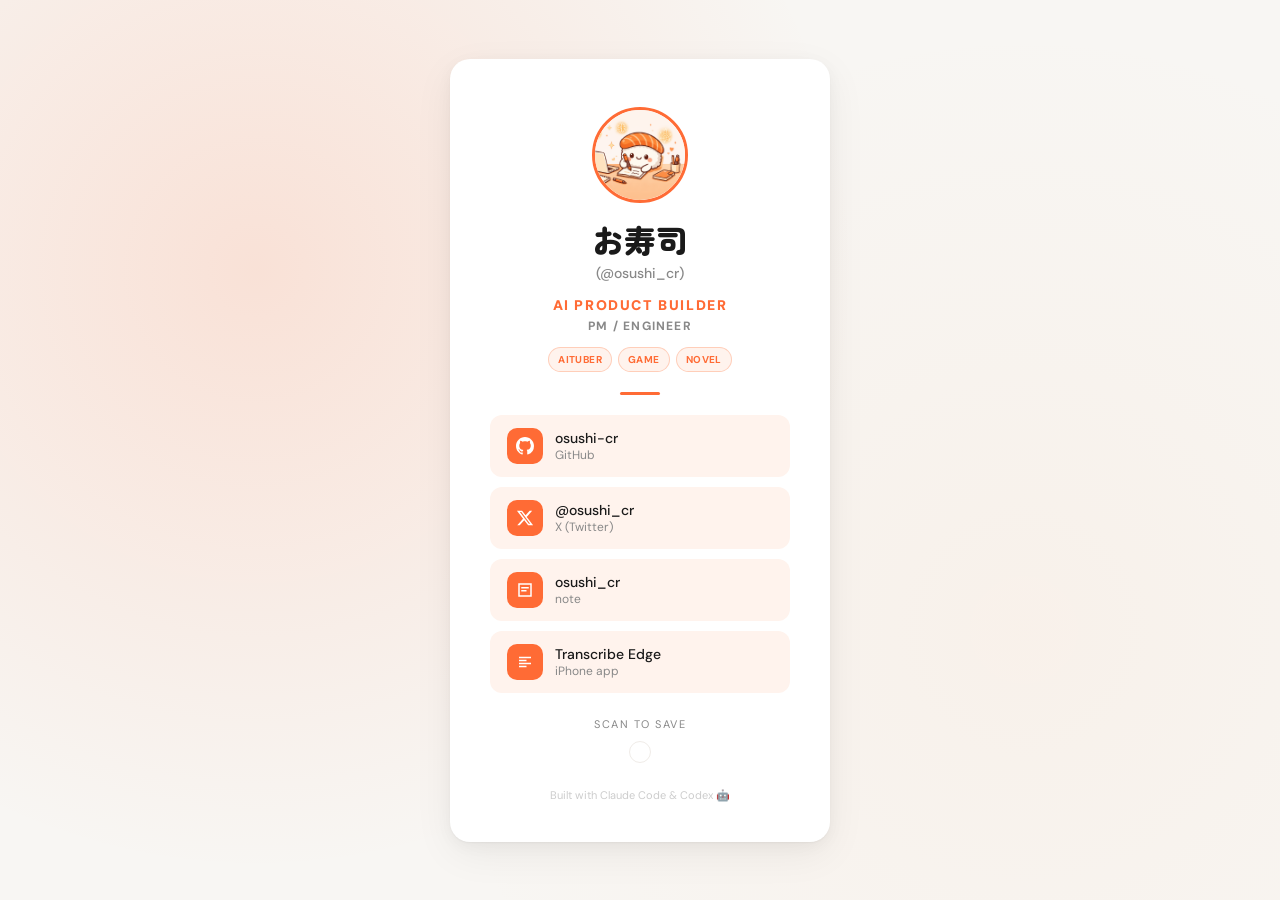
==== public/index.html @ cd5fbc69 "feat: お寿司の公開サイトを Cloudflare Workers で載せる 名刺と Transcribe Edge の法務ページを osushi-cr.dev に置く。  Co-authored" ====
<!DOCTYPE html>
<html lang="ja">
<head>
  <meta charset="UTF-8">
  <meta name="viewport" content="width=device-width, initial-scale=1.0">
  <title>お寿司 — AI Product Builder / PM / Engineer</title>
  <meta name="description" content="AITuber・ゲーム・小説をつくる、お寿司 (@osushi_cr) のデジタル名刺">
  <link rel="canonical" href="https://osushi-cr.dev/">
  <link rel="icon" href="data:image/svg+xml,<svg xmlns='http://www.w3.org/2000/svg' viewBox='0 0 100 100'><text y='.9em' font-size='90'>🍣</text></svg>">
  <link rel="preconnect" href="https://fonts.googleapis.com">
  <link rel="preconnect" href="https://fonts.gstatic.com" crossorigin>
  <link href="https://fonts.googleapis.com/css2?family=Zen+Maru+Gothic:wght@400;700;900&family=DM+Sans:wght@400;500;700&display=swap" rel="stylesheet">
  <style>
    *,*::before,*::after{margin:0;padding:0;box-sizing:border-box}

    :root {
      --orange: #ff6b35;
      --orange-light: #fff3ed;
      --orange-glow: rgba(255, 107, 53, 0.15);
      --bg: #f8f6f3;
      --card-bg: #ffffff;
      --text: #1a1a1a;
      --text-sub: #888;
      --radius: 20px;
    }

    html { height: 100%; }

    body {
      min-height: 100%;
      display: flex;
      align-items: center;
      justify-content: center;
      background: var(--bg);
      background-image:
        radial-gradient(circle at 20% 30%, var(--orange-glow) 0%, transparent 50%),
        radial-gradient(circle at 80% 70%, rgba(255, 180, 130, 0.08) 0%, transparent 50%);
      font-family: 'DM Sans', sans-serif;
      color: var(--text);
      padding: 24px;
      overflow-x: hidden;
    }

    /* Floating sushi */
    .floater {
      position: fixed;
      font-size: 24px;
      opacity: 0;
      animation: float 12s infinite ease-in-out;
      pointer-events: none;
      z-index: 0;
    }
    .floater:nth-child(1) { left: 8%; top: 15%; animation-delay: 0s; font-size: 20px; }
    .floater:nth-child(2) { left: 85%; top: 25%; animation-delay: 3s; font-size: 16px; }
    .floater:nth-child(3) { left: 12%; top: 75%; animation-delay: 6s; font-size: 22px; }
    .floater:nth-child(4) { left: 78%; top: 80%; animation-delay: 9s; font-size: 18px; }

    @keyframes float {
      0%, 100% { opacity: 0; transform: translateY(0) rotate(0deg); }
      20% { opacity: 0.3; }
      50% { opacity: 0.2; transform: translateY(-30px) rotate(10deg); }
      80% { opacity: 0.3; }
    }

    /* Card */
    .card {
      position: relative;
      z-index: 1;
      background: var(--card-bg);
      border-radius: var(--radius);
      padding: 48px 40px 40px;
      max-width: 380px;
      width: 100%;
      text-align: center;
      box-shadow:
        0 1px 2px rgba(0,0,0,0.04),
        0 4px 16px rgba(0,0,0,0.04),
        0 12px 40px rgba(0,0,0,0.06);
      animation: cardIn 0.8s cubic-bezier(0.16, 1, 0.3, 1) both;
    }

    @keyframes cardIn {
      from { opacity: 0; transform: translateY(30px) scale(0.96); }
      to { opacity: 1; transform: translateY(0) scale(1); }
    }

    /* Avatar */
    .avatar {
      width: 96px;
      height: 96px;
      border-radius: 50%;
      object-fit: cover;
      border: 3px solid var(--orange);
      animation: sushiBounce 0.6s 0.3s cubic-bezier(0.34, 1.56, 0.64, 1) both;
    }

    @keyframes sushiBounce {
      from { opacity: 0; transform: scale(0) rotate(-20deg); }
      to { opacity: 1; transform: scale(1) rotate(0deg); }
    }

    /* Name */
    .name {
      font-family: 'Zen Maru Gothic', sans-serif;
      font-weight: 900;
      font-size: 32px;
      color: var(--text);
      margin-top: 8px;
      animation: fadeUp 0.5s 0.4s ease both;
    }

    .handle {
      font-size: 14px;
      color: var(--text-sub);
      margin-top: 2px;
      font-weight: 500;
      animation: fadeUp 0.5s 0.5s ease both;
    }

    .role {
      margin-top: 14px;
      animation: fadeUp 0.5s 0.55s ease both;
    }

    .role-primary {
      color: var(--orange);
      font-size: 14px;
      font-weight: 900;
      letter-spacing: 1.6px;
      text-transform: uppercase;
    }

    .role-secondary {
      margin-top: 4px;
      color: var(--text-sub);
      font-size: 12px;
      font-weight: 700;
      letter-spacing: 1.2px;
      text-transform: uppercase;
    }

    .fields {
      display: flex;
      justify-content: center;
      gap: 6px;
      margin-top: 13px;
      animation: fadeUp 0.5s 0.6s ease both;
    }

    .field {
      padding: 5px 9px;
      border: 1px solid rgba(255, 107, 53, .28);
      border-radius: 999px;
      background: var(--orange-light);
      color: var(--orange);
      font-size: 10px;
      font-weight: 700;
      letter-spacing: .4px;
      text-transform: uppercase;
    }

    @keyframes fadeUp {
      from { opacity: 0; transform: translateY(12px); }
      to { opacity: 1; transform: translateY(0); }
    }

    /* Divider */
    .divider {
      width: 40px;
      height: 3px;
      background: var(--orange);
      border-radius: 2px;
      margin: 20px auto;
      animation: fadeUp 0.5s 0.65s ease both;
    }

    /* Links */
    .links {
      display: flex;
      flex-direction: column;
      gap: 10px;
      margin-top: 0;
    }

    .link {
      display: flex;
      align-items: center;
      gap: 12px;
      background: var(--orange-light);
      border: 1.5px solid transparent;
      border-radius: 12px;
      padding: 12px 16px;
      text-decoration: none;
      color: var(--text);
      font-weight: 500;
      font-size: 14px;
      transition: all 0.25s ease;
      animation: fadeUp 0.5s ease both;
    }
    .link:nth-child(1) { animation-delay: 0.7s; }
    .link:nth-child(2) { animation-delay: 0.77s; }
    .link:nth-child(3) { animation-delay: 0.84s; }
    .link:nth-child(4) { animation-delay: 0.91s; }

    .link:hover {
      border-color: var(--orange);
      background: #fff;
      transform: translateY(-2px);
      box-shadow: 0 4px 12px var(--orange-glow);
    }

    .link:active {
      transform: translateY(0);
    }

    .link-icon {
      width: 36px;
      height: 36px;
      background: var(--orange);
      border-radius: 10px;
      display: flex;
      align-items: center;
      justify-content: center;
      flex-shrink: 0;
    }

    .link-icon svg {
      width: 18px;
      height: 18px;
      fill: #fff;
    }

    .link-text {
      text-align: left;
    }

    .link-label {
      font-size: 12px;
      color: var(--text-sub);
      font-weight: 400;
    }

    /* QR */
    .qr-section {
      margin-top: 24px;
      animation: fadeUp 0.5s 1.02s ease both;
    }

    .qr-label {
      font-size: 11px;
      color: var(--text-sub);
      text-transform: uppercase;
      letter-spacing: 1.5px;
      margin-bottom: 10px;
    }

    #qrcode {
      display: inline-block;
      padding: 10px;
      background: #fff;
      border-radius: 12px;
      border: 1.5px solid #f0ece8;
    }

    #qrcode canvas {
      display: block;
      border-radius: 6px;
    }

    /* Footer */
    .footer {
      margin-top: 20px;
      font-size: 11px;
      color: #ccc;
      animation: fadeUp 0.5s 1.12s ease both;
    }

    @media (max-width: 420px) {
      .card { padding: 40px 28px 32px; }
      .name { font-size: 28px; }
      .sushi { font-size: 48px; }
    }

    @media (prefers-reduced-motion: reduce) {
      *, *::before, *::after {
        animation: none !important;
        transition: none !important;
      }
    }
  </style>
</head>
<body>
  <div class="floater">🍣</div>
  <div class="floater">🍙</div>
  <div class="floater">🍣</div>
  <div class="floater">🍙</div>

  <div class="card">
    <img src="avatar.png" alt="お寿司" class="avatar">
    <div class="name">お寿司</div>
    <div class="handle">(@osushi_cr)</div>
    <div class="role">
      <div class="role-primary">AI Product Builder</div>
      <div class="role-secondary">PM / Engineer</div>
    </div>
    <div class="fields" aria-label="制作領域">
      <span class="field">AITuber</span>
      <span class="field">Game</span>
      <span class="field">Novel</span>
    </div>

    <div class="divider"></div>

    <div class="links">
      <a href="https://github.com/osushi-cr" target="_blank" rel="noopener" class="link">
        <div class="link-icon">
          <svg viewBox="0 0 24 24"><path d="M12 0C5.37 0 0 5.37 0 12c0 5.31 3.435 9.795 8.205 11.385.6.105.825-.255.825-.57 0-.285-.015-1.23-.015-2.235-3.015.555-3.795-.735-4.035-1.41-.135-.345-.72-1.41-1.23-1.695-.42-.225-1.02-.78-.015-.795.945-.015 1.62.87 1.845 1.23 1.08 1.815 2.805 1.305 3.495.99.105-.78.42-1.305.765-1.605-2.67-.3-5.46-1.335-5.46-5.925 0-1.305.465-2.385 1.23-3.225-.12-.3-.54-1.53.12-3.18 0 0 1.005-.315 3.3 1.23.96-.27 1.98-.405 3-.405s2.04.135 3 .405c2.295-1.56 3.3-1.23 3.3-1.23.66 1.65.24 2.88.12 3.18.765.84 1.23 1.905 1.23 3.225 0 4.605-2.805 5.625-5.475 5.925.435.375.81 1.095.81 2.22 0 1.605-.015 2.895-.015 3.3 0 .315.225.69.825.57A12.02 12.02 0 0024 12c0-6.63-5.37-12-12-12z"/></svg>
        </div>
        <div class="link-text">
          <div>osushi-cr</div>
          <div class="link-label">GitHub</div>
        </div>
      </a>

      <a href="https://x.com/osushi_cr" target="_blank" rel="noopener" class="link">
        <div class="link-icon">
          <svg viewBox="0 0 24 24"><path d="M18.244 2.25h3.308l-7.227 8.26 8.502 11.24H16.17l-5.214-6.817L4.99 21.75H1.68l7.73-8.835L1.254 2.25H8.08l4.713 6.231zm-1.161 17.52h1.833L7.084 4.126H5.117z"/></svg>
        </div>
        <div class="link-text">
          <div>@osushi_cr</div>
          <div class="link-label">X (Twitter)</div>
        </div>
      </a>

      <a href="https://note.com/osushi_cr" target="_blank" rel="noopener" class="link">
        <div class="link-icon">
          <svg viewBox="0 0 24 24"><path d="M3 3h18v18H3V3zm2 2v14h14V5H5zm2 3h10v2H7V8zm0 4h7v2H7v-2z"/></svg>
        </div>
        <div class="link-text">
          <div>osushi_cr</div>
          <div class="link-label">note</div>
        </div>
      </a>

      <a href="https://transcribe.osushi-cr.dev/" class="link">
        <div class="link-icon">
          <svg viewBox="0 0 24 24"><path d="M4 5h16v2H4V5zm0 4h10v2H4V9zm0 4h16v2H4v-2zm0 4h10v2H4v-2z"/></svg>
        </div>
        <div class="link-text">
          <div>Transcribe Edge</div>
          <div class="link-label">iPhone app</div>
        </div>
      </a>
    </div>

    <div class="qr-section">
      <div class="qr-label">Scan to save</div>
      <div id="qrcode"></div>
    </div>

    <div class="footer">Built with Claude Code &amp; Codex 🤖</div>
  </div>

  <script src="/vendor/qrcode.min.js"></script>
  <script>
    const qr = qrcode(0, 'M');
    qr.addData('https://osushi-cr.dev/');
    qr.make();
    const size = 120;
    const modules = qr.getModuleCount();
    const cellSize = size / modules;
    const canvas = document.createElement('canvas');
    canvas.width = size;
    canvas.height = size;
    const ctx = canvas.getContext('2d');
    ctx.fillStyle = '#fff';
    ctx.fillRect(0, 0, size, size);
    ctx.fillStyle = '#1a1a1a';
    for (let row = 0; row < modules; row++) {
      for (let col = 0; col < modules; col++) {
        if (qr.isDark(row, col)) {
          ctx.beginPath();
          ctx.roundRect(col * cellSize, row * cellSize, cellSize, cellSize, cellSize * 0.25);
          ctx.fill();
        }
      }
    }
    document.getElementById('qrcode').appendChild(canvas);
  </script>
</body>
</html>
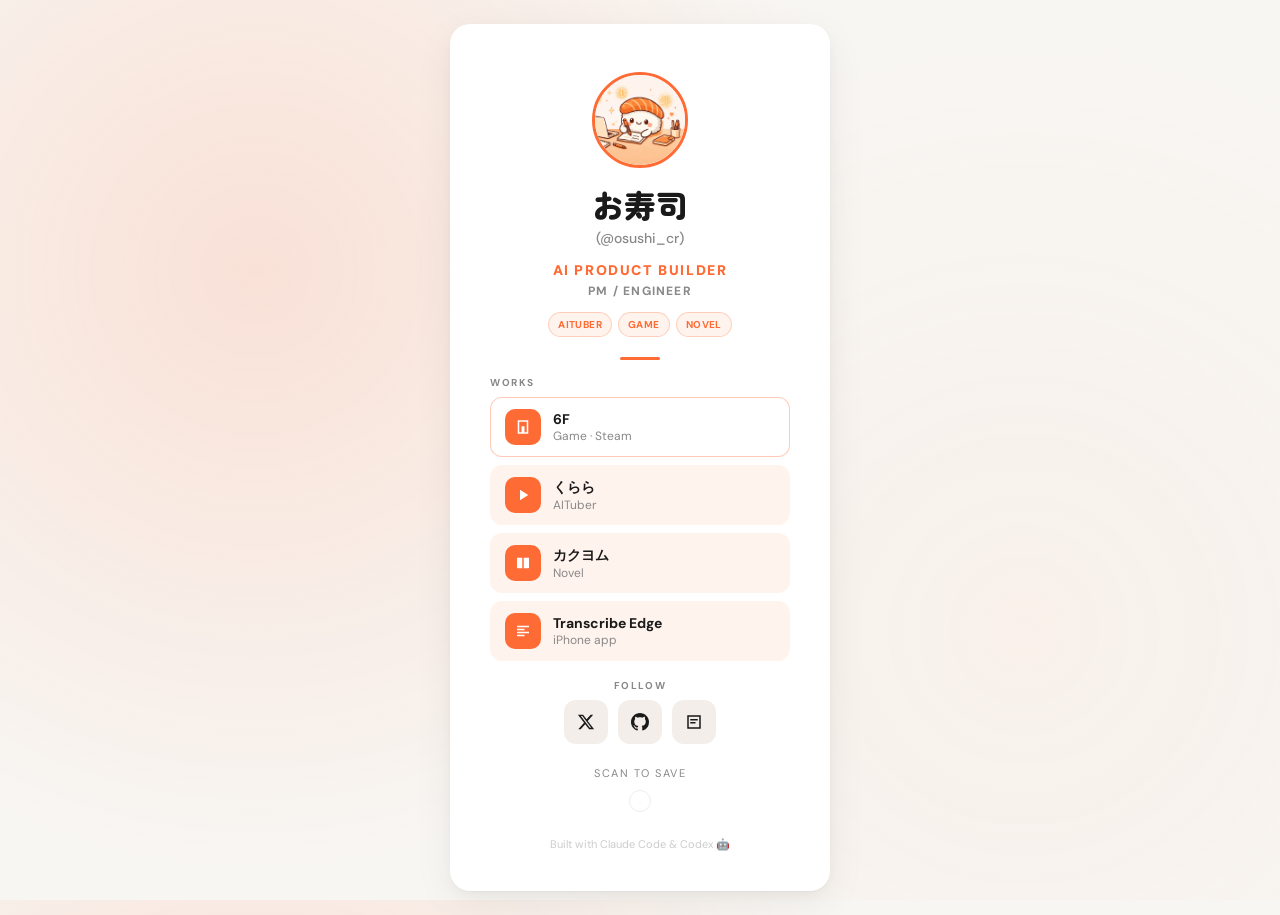
==== commit 0c325862: "feat: 名刺を作品本線とフォローに分けて並べる SNSと作品を同じ太さで並べず、6Fを先頭のWorksにする。  Co-authored-by: Cursor <cursoragent@curso" ====
--- a/public/index.html
+++ b/public/index.html
@@ -170,26 +170,38 @@
       height: 3px;
       background: var(--orange);
       border-radius: 2px;
-      margin: 20px auto;
+      margin: 20px auto 16px;
       animation: fadeUp 0.5s 0.65s ease both;
     }
 
-    /* Links */
-    .links {
+    .section {
+      text-align: left;
+    }
+
+    .section-label {
+      font-size: 10px;
+      font-weight: 700;
+      letter-spacing: 1.6px;
+      text-transform: uppercase;
+      color: var(--text-sub);
+      margin-bottom: 8px;
+      animation: fadeUp 0.5s 0.7s ease both;
+    }
+
+    .works {
       display: flex;
       flex-direction: column;
-      gap: 10px;
-      margin-top: 0;
-    }
-
-    .link {
+      gap: 8px;
+    }
+
+    .work {
       display: flex;
       align-items: center;
       gap: 12px;
       background: var(--orange-light);
       border: 1.5px solid transparent;
       border-radius: 12px;
-      padding: 12px 16px;
+      padding: 11px 14px;
       text-decoration: none;
       color: var(--text);
       font-weight: 500;
@@ -197,23 +209,28 @@
       transition: all 0.25s ease;
       animation: fadeUp 0.5s ease both;
     }
-    .link:nth-child(1) { animation-delay: 0.7s; }
-    .link:nth-child(2) { animation-delay: 0.77s; }
-    .link:nth-child(3) { animation-delay: 0.84s; }
-    .link:nth-child(4) { animation-delay: 0.91s; }
-
-    .link:hover {
+    .works .work:nth-child(1) { animation-delay: 0.74s; }
+    .works .work:nth-child(2) { animation-delay: 0.82s; }
+    .works .work:nth-child(3) { animation-delay: 0.9s; }
+    .works .work:nth-child(4) { animation-delay: 0.98s; }
+
+    .work.featured {
+      background: #fff;
+      border-color: rgba(255, 107, 53, .35);
+    }
+
+    .work:hover {
       border-color: var(--orange);
       background: #fff;
       transform: translateY(-2px);
       box-shadow: 0 4px 12px var(--orange-glow);
     }
 
-    .link:active {
+    .work:active {
       transform: translateY(0);
     }
 
-    .link-icon {
+    .work-icon {
       width: 36px;
       height: 36px;
       background: var(--orange);
@@ -224,26 +241,71 @@
       flex-shrink: 0;
     }
 
-    .link-icon svg {
+    .work-icon svg {
       width: 18px;
       height: 18px;
       fill: #fff;
     }
 
-    .link-text {
+    .work-text {
+      min-width: 0;
       text-align: left;
     }
 
-    .link-label {
+    .work-name {
+      font-weight: 700;
+    }
+
+    .work-label {
       font-size: 12px;
       color: var(--text-sub);
       font-weight: 400;
     }
 
+    .follow-section {
+      margin-top: 18px;
+      animation: fadeUp 0.5s 1.06s ease both;
+    }
+
+    .follow-section .section-label {
+      text-align: center;
+    }
+
+    .follow {
+      display: flex;
+      justify-content: center;
+      gap: 10px;
+    }
+
+    .follow-link {
+      width: 44px;
+      height: 44px;
+      display: flex;
+      align-items: center;
+      justify-content: center;
+      border-radius: 12px;
+      background: #f3eee9;
+      color: var(--text);
+      text-decoration: none;
+      transition: all 0.25s ease;
+    }
+
+    .follow-link svg {
+      width: 18px;
+      height: 18px;
+      fill: currentColor;
+    }
+
+    .follow-link:hover {
+      background: var(--orange);
+      color: #fff;
+      transform: translateY(-2px);
+    }
+
     /* QR */
     .qr-section {
-      margin-top: 24px;
-      animation: fadeUp 0.5s 1.02s ease both;
+      margin-top: 22px;
+      animation: fadeUp 0.5s 1.14s ease both;
     }
 
     .qr-label {
@@ -272,7 +334,7 @@
       margin-top: 20px;
       font-size: 11px;
       color: #ccc;
-      animation: fadeUp 0.5s 1.12s ease both;
+      animation: fadeUp 0.5s 1.22s ease both;
     }
 
     @media (max-width: 420px) {
@@ -311,47 +373,65 @@
 
     <div class="divider"></div>
 
-    <div class="links">
-      <a href="https://github.com/osushi-cr" target="_blank" rel="noopener" class="link">
-        <div class="link-icon">
+    <section class="section" aria-label="Works">
+      <div class="section-label">Works</div>
+      <div class="works">
+        <a href="https://6f.osushi-cr.dev/" class="work featured">
+          <div class="work-icon">
+            <svg viewBox="0 0 24 24"><path d="M5 3h14v18H5V3zm2 2v14h10V5H7zm3 6h4v8h-4v-8z"/></svg>
+          </div>
+          <div class="work-text">
+            <div class="work-name">6F</div>
+            <div class="work-label">Game · Steam</div>
+          </div>
+        </a>
+
+        <a href="https://www.youtube.com/@kurara_ai_news" target="_blank" rel="noopener" class="work">
+          <div class="work-icon">
+            <svg viewBox="0 0 24 24"><path d="M8 5v14l11-7z"/></svg>
+          </div>
+          <div class="work-text">
+            <div class="work-name">くらら</div>
+            <div class="work-label">AITuber</div>
+          </div>
+        </a>
+
+        <a href="https://kakuyomu.jp/users/yoshitetsu" target="_blank" rel="noopener" class="work">
+          <div class="work-icon">
+            <svg viewBox="0 0 24 24"><path d="M4 5h7v14H5a1 1 0 0 1-1-1V5zm9 0h7v13a1 1 0 0 1-1 1h-6V5z"/></svg>
+          </div>
+          <div class="work-text">
+            <div class="work-name">カクヨム</div>
+            <div class="work-label">Novel</div>
+          </div>
+        </a>
+
+        <a href="https://transcribe.osushi-cr.dev/" class="work">
+          <div class="work-icon">
+            <svg viewBox="0 0 24 24"><path d="M4 5h16v2H4V5zm0 4h10v2H4V9zm0 4h16v2H4v-2zm0 4h10v2H4v-2z"/></svg>
+          </div>
+          <div class="work-text">
+            <div class="work-name">Transcribe Edge</div>
+            <div class="work-label">iPhone app</div>
+          </div>
+        </a>
+      </div>
+    </section>
+
+    <section class="follow-section" aria-label="Follow">
+      <div class="section-label">Follow</div>
+      <div class="follow">
+        <a href="https://x.com/osushi_cr" target="_blank" rel="noopener" class="follow-link" aria-label="X">
+          <svg viewBox="0 0 24 24"><path d="M18.244 2.25h3.308l-7.227 8.26 8.502 11.24H16.17l-5.214-6.817L4.99 21.75H1.68l7.73-8.835L1.254 2.25H8.08l4.713 6.231zm-1.161 17.52h1.833L7.084 4.126H5.117z"/></svg>
+        </a>
+        <a href="https://github.com/osushi-cr" target="_blank" rel="noopener" class="follow-link" aria-label="GitHub">
           <svg viewBox="0 0 24 24"><path d="M12 0C5.37 0 0 5.37 0 12c0 5.31 3.435 9.795 8.205 11.385.6.105.825-.255.825-.57 0-.285-.015-1.23-.015-2.235-3.015.555-3.795-.735-4.035-1.41-.135-.345-.72-1.41-1.23-1.695-.42-.225-1.02-.78-.015-.795.945-.015 1.62.87 1.845 1.23 1.08 1.815 2.805 1.305 3.495.99.105-.78.42-1.305.765-1.605-2.67-.3-5.46-1.335-5.46-5.925 0-1.305.465-2.385 1.23-3.225-.12-.3-.54-1.53.12-3.18 0 0 1.005-.315 3.3 1.23.96-.27 1.98-.405 3-.405s2.04.135 3 .405c2.295-1.56 3.3-1.23 3.3-1.23.66 1.65.24 2.88.12 3.18.765.84 1.23 1.905 1.23 3.225 0 4.605-2.805 5.625-5.475 5.925.435.375.81 1.095.81 2.22 0 1.605-.015 2.895-.015 3.3 0 .315.225.69.825.57A12.02 12.02 0 0024 12c0-6.63-5.37-12-12-12z"/></svg>
-        </div>
-        <div class="link-text">
-          <div>osushi-cr</div>
-          <div class="link-label">GitHub</div>
-        </div>
-      </a>
-
-      <a href="https://x.com/osushi_cr" target="_blank" rel="noopener" class="link">
-        <div class="link-icon">
-          <svg viewBox="0 0 24 24"><path d="M18.244 2.25h3.308l-7.227 8.26 8.502 11.24H16.17l-5.214-6.817L4.99 21.75H1.68l7.73-8.835L1.254 2.25H8.08l4.713 6.231zm-1.161 17.52h1.833L7.084 4.126H5.117z"/></svg>
-        </div>
-        <div class="link-text">
-          <div>@osushi_cr</div>
-          <div class="link-label">X (Twitter)</div>
-        </div>
-      </a>
-
-      <a href="https://note.com/osushi_cr" target="_blank" rel="noopener" class="link">
-        <div class="link-icon">
+        </a>
+        <a href="https://note.com/osushi_cr" target="_blank" rel="noopener" class="follow-link" aria-label="note">
           <svg viewBox="0 0 24 24"><path d="M3 3h18v18H3V3zm2 2v14h14V5H5zm2 3h10v2H7V8zm0 4h7v2H7v-2z"/></svg>
-        </div>
-        <div class="link-text">
-          <div>osushi_cr</div>
-          <div class="link-label">note</div>
-        </div>
-      </a>
-
-      <a href="https://transcribe.osushi-cr.dev/" class="link">
-        <div class="link-icon">
-          <svg viewBox="0 0 24 24"><path d="M4 5h16v2H4V5zm0 4h10v2H4V9zm0 4h16v2H4v-2zm0 4h10v2H4v-2z"/></svg>
-        </div>
-        <div class="link-text">
-          <div>Transcribe Edge</div>
-          <div class="link-label">iPhone app</div>
-        </div>
-      </a>
-    </div>
+        </a>
+      </div>
+    </section>
 
     <div class="qr-section">
       <div class="qr-label">Scan to save</div>
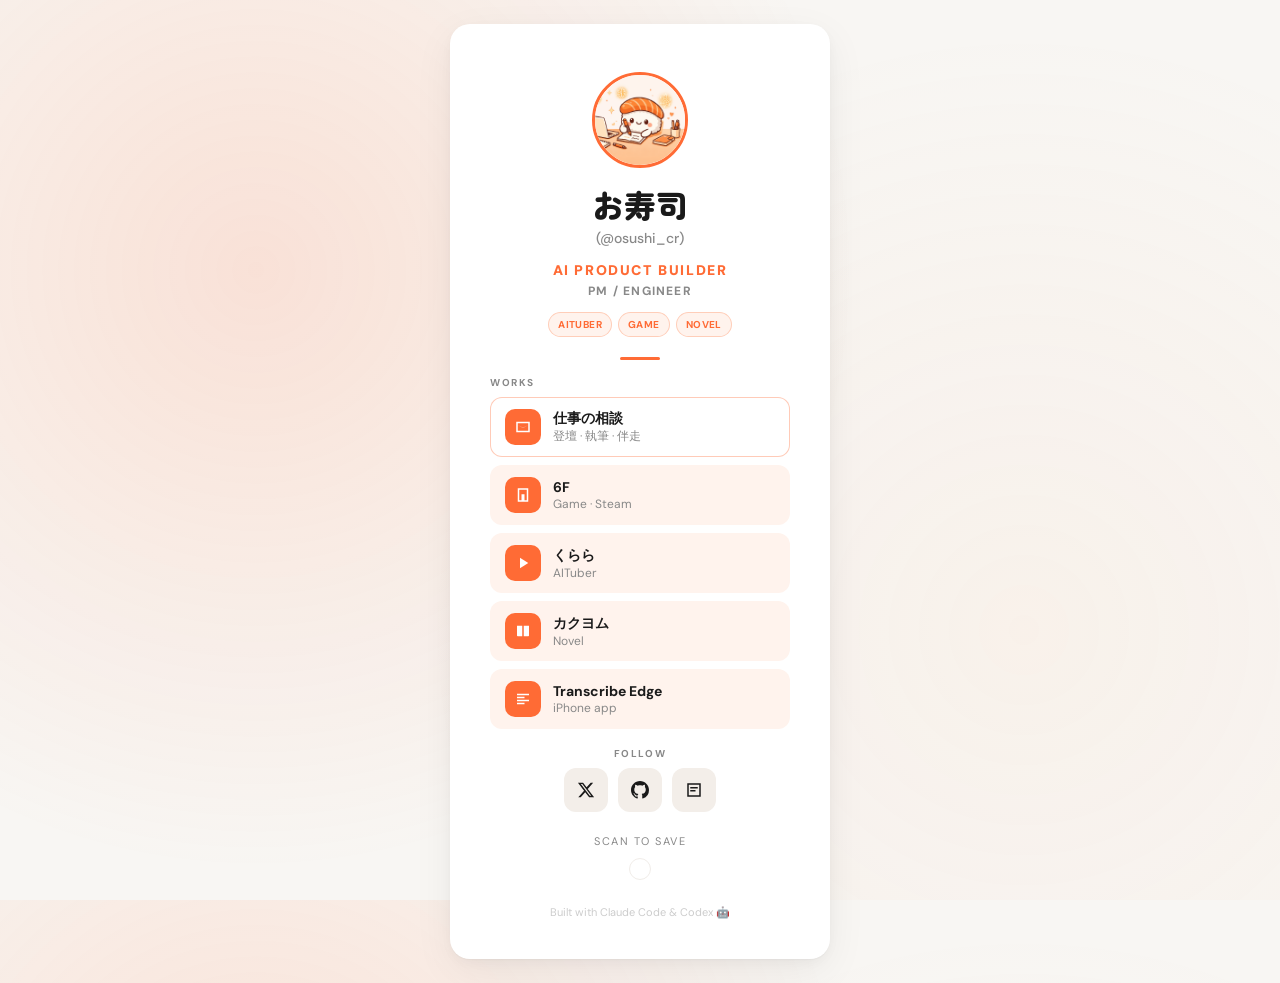
==== commit 3185ba09: "feat: お仕事相談の受け皿を /work に置く 名刺から登壇・執筆・伴走の案内へ進めるようにして、X の表示先もここに揃える。  Co-authored-by: yoshitetsu <yosh" ====
--- a/public/index.html
+++ b/public/index.html
@@ -4,7 +4,7 @@
   <meta charset="UTF-8">
   <meta name="viewport" content="width=device-width, initial-scale=1.0">
   <title>お寿司 — AI Product Builder / PM / Engineer</title>
-  <meta name="description" content="AITuber・ゲーム・小説をつくる、お寿司 (@osushi_cr) のデジタル名刺">
+  <meta name="description" content="AITuber・ゲーム・小説をつくる、お寿司 (@osushi_cr) のデジタル名刺。仕事の相談は /work から。">
   <link rel="canonical" href="https://osushi-cr.dev/">
   <link rel="icon" href="data:image/svg+xml,<svg xmlns='http://www.w3.org/2000/svg' viewBox='0 0 100 100'><text y='.9em' font-size='90'>🍣</text></svg>">
   <link rel="preconnect" href="https://fonts.googleapis.com">
@@ -213,6 +213,7 @@
     .works .work:nth-child(2) { animation-delay: 0.82s; }
     .works .work:nth-child(3) { animation-delay: 0.9s; }
     .works .work:nth-child(4) { animation-delay: 0.98s; }
+    .works .work:nth-child(5) { animation-delay: 1.06s; }
 
     .work.featured {
       background: #fff;
@@ -264,7 +265,7 @@
 
     .follow-section {
       margin-top: 18px;
-      animation: fadeUp 0.5s 1.06s ease both;
+      animation: fadeUp 0.5s 1.14s ease both;
     }
 
     .follow-section .section-label {
@@ -305,7 +306,7 @@
     /* QR */
     .qr-section {
       margin-top: 22px;
-      animation: fadeUp 0.5s 1.14s ease both;
+      animation: fadeUp 0.5s 1.22s ease both;
     }
 
     .qr-label {
@@ -334,7 +335,7 @@
       margin-top: 20px;
       font-size: 11px;
       color: #ccc;
-      animation: fadeUp 0.5s 1.22s ease both;
+      animation: fadeUp 0.5s 1.3s ease both;
     }
 
     @media (max-width: 420px) {
@@ -376,7 +377,17 @@
     <section class="section" aria-label="Works">
       <div class="section-label">Works</div>
       <div class="works">
-        <a href="https://6f.osushi-cr.dev/" class="work featured">
+        <a href="/work/" class="work featured">
+          <div class="work-icon">
+            <svg viewBox="0 0 24 24"><path d="M3 5h18v14H3V5zm2 2v2.2L12 13l7-3.8V7H5zm0 4.4V17h14v-7.6l-7 3.8-7-3.8z"/></svg>
+          </div>
+          <div class="work-text">
+            <div class="work-name">仕事の相談</div>
+            <div class="work-label">登壇 · 執筆 · 伴走</div>
+          </div>
+        </a>
+
+        <a href="https://6f.osushi-cr.dev/" class="work">
           <div class="work-icon">
             <svg viewBox="0 0 24 24"><path d="M5 3h14v18H5V3zm2 2v14h10V5H7zm3 6h4v8h-4v-8z"/></svg>
           </div>
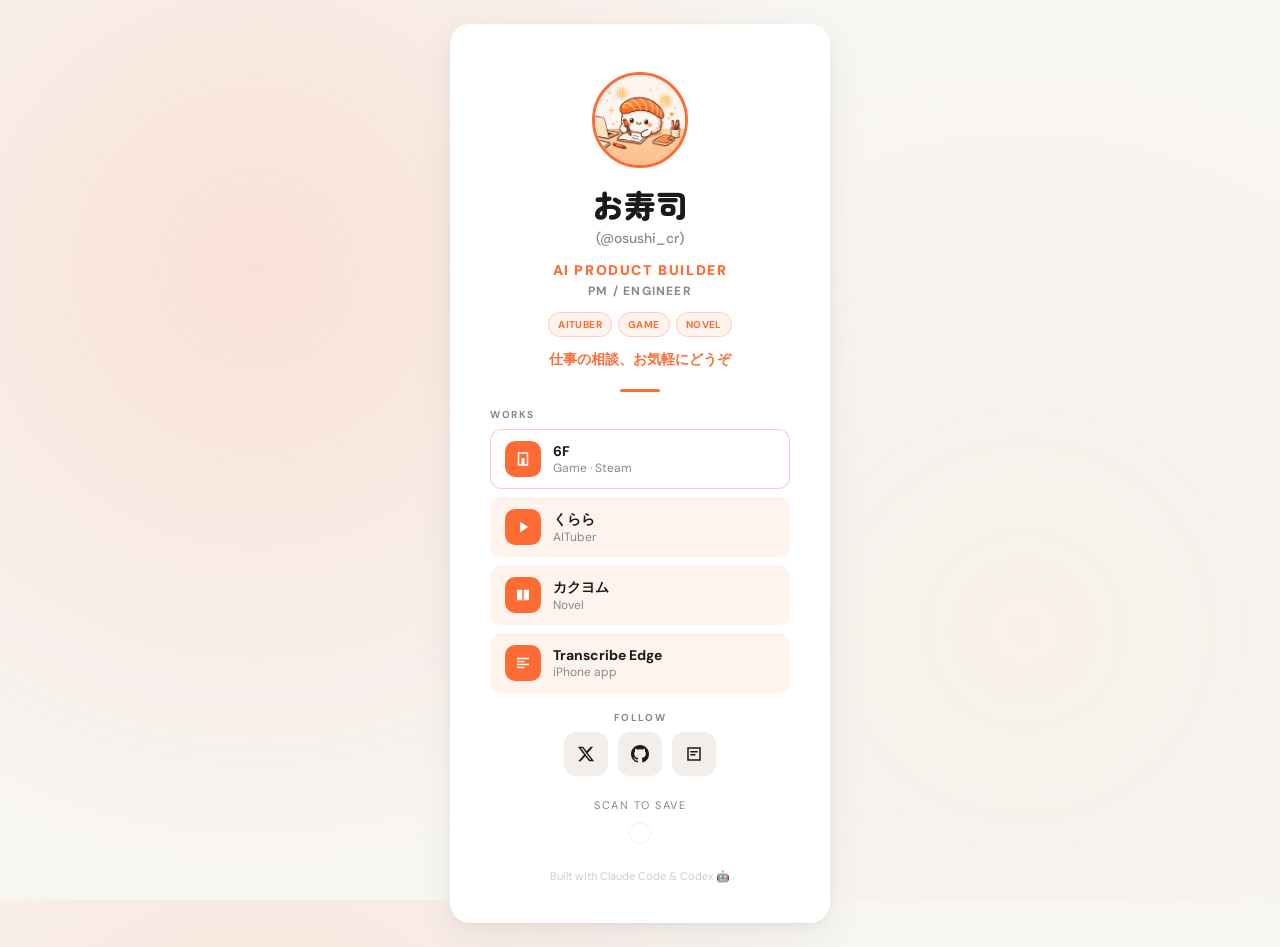
==== commit 722fbcb0: "revert: 仕事案内を営業ページやめ、一句に戻す メニューや受けない一覧はやめて、名刺とXは「お気軽にどうぞ」だけにする。  Co-authored-by: yoshitetsu <yoshite" ====
--- a/public/index.html
+++ b/public/index.html
@@ -4,7 +4,7 @@
   <meta charset="UTF-8">
   <meta name="viewport" content="width=device-width, initial-scale=1.0">
   <title>お寿司 — AI Product Builder / PM / Engineer</title>
-  <meta name="description" content="AITuber・ゲーム・小説をつくる、お寿司 (@osushi_cr) のデジタル名刺。仕事の相談は /work から。">
+  <meta name="description" content="AITuber・ゲーム・小説をつくる、お寿司 (@osushi_cr) のデジタル名刺">
   <link rel="canonical" href="https://osushi-cr.dev/">
   <link rel="icon" href="data:image/svg+xml,<svg xmlns='http://www.w3.org/2000/svg' viewBox='0 0 100 100'><text y='.9em' font-size='90'>🍣</text></svg>">
   <link rel="preconnect" href="https://fonts.googleapis.com">
@@ -147,6 +147,24 @@
       animation: fadeUp 0.5s 0.6s ease both;
     }
 
+    .invite {
+      margin-top: 14px;
+      font-family: 'Zen Maru Gothic', sans-serif;
+      font-size: 14px;
+      color: var(--text-sub);
+      animation: fadeUp 0.5s 0.62s ease both;
+    }
+
+    .invite a {
+      color: var(--orange);
+      text-decoration: none;
+      font-weight: 700;
+    }
+
+    .invite a:hover {
+      text-decoration: underline;
+    }
+
     .field {
       padding: 5px 9px;
       border: 1px solid rgba(255, 107, 53, .28);
@@ -213,7 +231,6 @@
     .works .work:nth-child(2) { animation-delay: 0.82s; }
     .works .work:nth-child(3) { animation-delay: 0.9s; }
     .works .work:nth-child(4) { animation-delay: 0.98s; }
-    .works .work:nth-child(5) { animation-delay: 1.06s; }
 
     .work.featured {
       background: #fff;
@@ -265,7 +282,7 @@
 
     .follow-section {
       margin-top: 18px;
-      animation: fadeUp 0.5s 1.14s ease both;
+      animation: fadeUp 0.5s 1.06s ease both;
     }
 
     .follow-section .section-label {
@@ -306,7 +323,7 @@
     /* QR */
     .qr-section {
       margin-top: 22px;
-      animation: fadeUp 0.5s 1.22s ease both;
+      animation: fadeUp 0.5s 1.14s ease both;
     }
 
     .qr-label {
@@ -335,7 +352,7 @@
       margin-top: 20px;
       font-size: 11px;
       color: #ccc;
-      animation: fadeUp 0.5s 1.3s ease both;
+      animation: fadeUp 0.5s 1.22s ease both;
     }
 
     @media (max-width: 420px) {
@@ -371,23 +388,14 @@
       <span class="field">Game</span>
       <span class="field">Novel</span>
     </div>
+    <p class="invite"><a href="https://x.com/osushi_cr">仕事の相談、お気軽にどうぞ</a></p>
 
     <div class="divider"></div>
 
     <section class="section" aria-label="Works">
       <div class="section-label">Works</div>
       <div class="works">
-        <a href="/work/" class="work featured">
-          <div class="work-icon">
-            <svg viewBox="0 0 24 24"><path d="M3 5h18v14H3V5zm2 2v2.2L12 13l7-3.8V7H5zm0 4.4V17h14v-7.6l-7 3.8-7-3.8z"/></svg>
-          </div>
-          <div class="work-text">
-            <div class="work-name">仕事の相談</div>
-            <div class="work-label">登壇 · 執筆 · 伴走</div>
-          </div>
-        </a>
-
-        <a href="https://6f.osushi-cr.dev/" class="work">
+        <a href="https://6f.osushi-cr.dev/" class="work featured">
           <div class="work-icon">
             <svg viewBox="0 0 24 24"><path d="M5 3h14v18H5V3zm2 2v14h10V5H7zm3 6h4v8h-4v-8z"/></svg>
           </div>
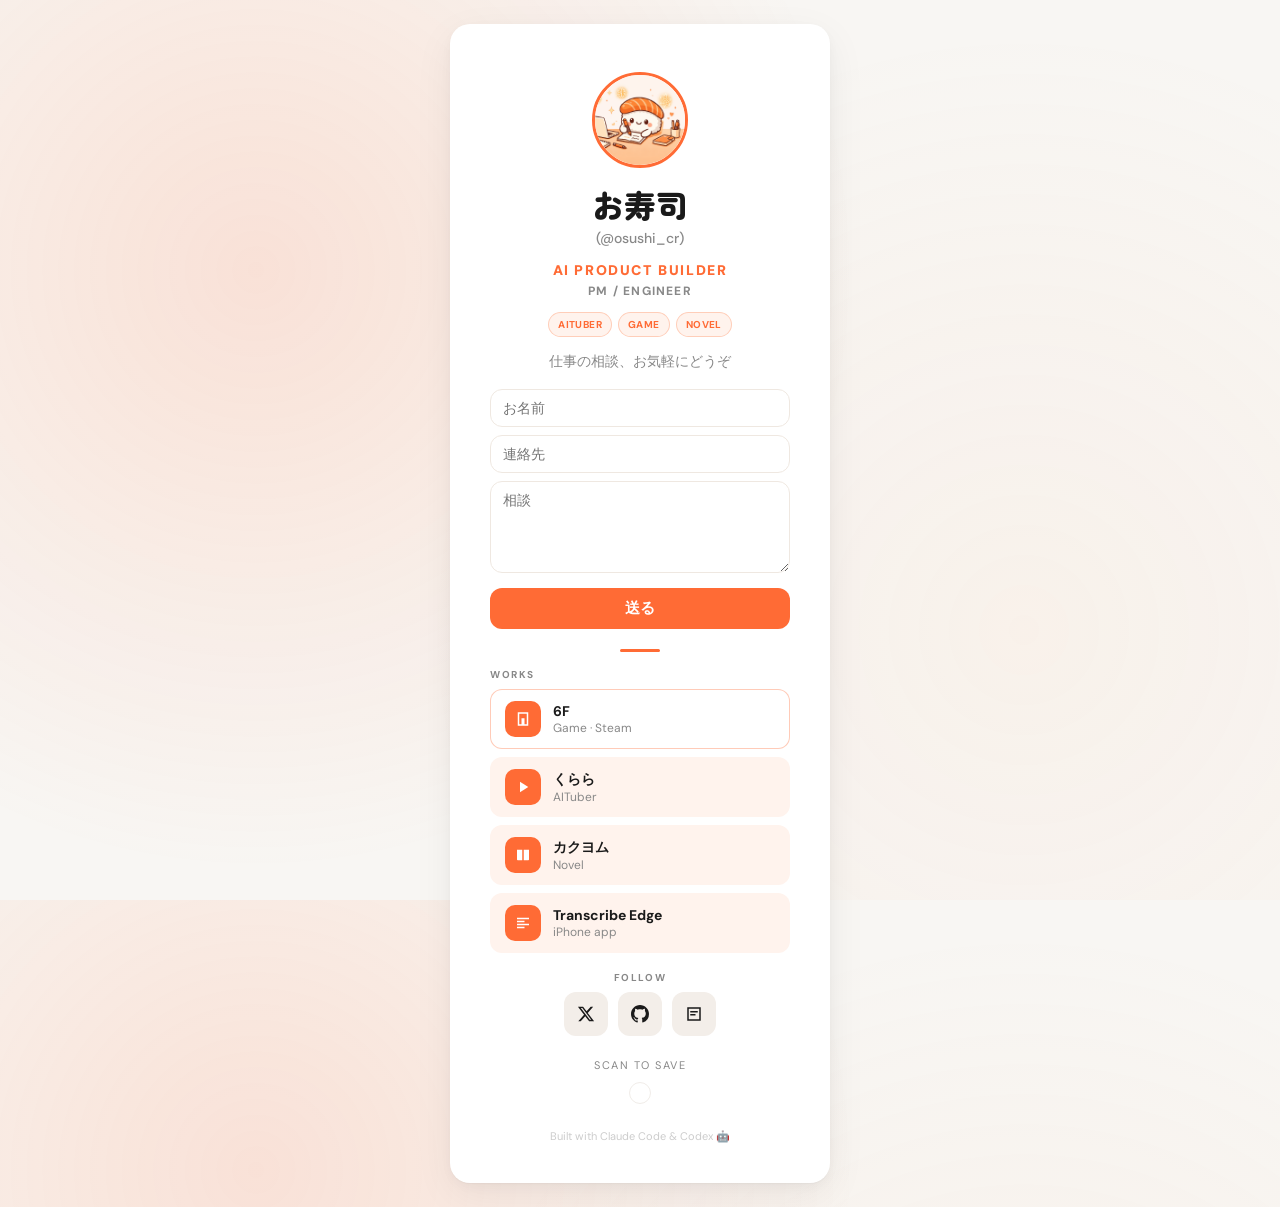
==== commit 292cd8a9: "feat: 名刺に仕事相談のフォームを置く 種類は並べず、名前・連絡先・相談だけ送れるようにする。  Co-authored-by: yoshitetsu <yoshitetsu@users.nore" ====
--- a/public/index.html
+++ b/public/index.html
@@ -147,22 +147,79 @@
       animation: fadeUp 0.5s 0.6s ease both;
     }
 
-    .invite {
-      margin-top: 14px;
+    .hello {
+      margin-top: 16px;
+      text-align: left;
+      animation: fadeUp 0.5s 0.62s ease both;
+    }
+
+    .hello-title {
       font-family: 'Zen Maru Gothic', sans-serif;
       font-size: 14px;
-      color: var(--text-sub);
-      animation: fadeUp 0.5s 0.62s ease both;
-    }
-
-    .invite a {
-      color: var(--orange);
-      text-decoration: none;
+      text-align: center;
+      color: var(--text-sub);
+      margin-bottom: 10px;
+    }
+
+    .hello input,
+    .hello textarea {
+      width: 100%;
+      border: 1.5px solid #efe8e1;
+      border-radius: 12px;
+      background: #fff;
+      color: var(--text);
+      font-family: 'Zen Maru Gothic', sans-serif;
+      font-size: 14px;
+      padding: 10px 12px;
+      margin-top: 8px;
+      outline: none;
+      resize: vertical;
+    }
+
+    .hello input:focus,
+    .hello textarea:focus {
+      border-color: var(--orange);
+    }
+
+    .hello textarea {
+      min-height: 92px;
+    }
+
+    .hello-hp {
+      position: absolute;
+      left: -9999px;
+      width: 1px;
+      height: 1px;
+    }
+
+    .hello button {
+      width: 100%;
+      margin-top: 10px;
+      border: 0;
+      border-radius: 12px;
+      background: var(--orange);
+      color: #fff;
+      font-family: 'Zen Maru Gothic', sans-serif;
+      font-size: 15px;
       font-weight: 700;
-    }
-
-    .invite a:hover {
-      text-decoration: underline;
+      padding: 11px 14px;
+      cursor: pointer;
+    }
+
+    .hello button:hover {
+      background: #d45224;
+    }
+
+    .hello button:disabled {
+      opacity: .6;
+      cursor: wait;
+    }
+
+    .hello-status {
+      margin-top: 8px;
+      text-align: center;
+      font-size: 13px;
+      color: var(--text-sub);
     }
 
     .field {
@@ -388,7 +445,18 @@
       <span class="field">Game</span>
       <span class="field">Novel</span>
     </div>
-    <p class="invite"><a href="https://x.com/osushi_cr">仕事の相談、お気軽にどうぞ</a></p>
+    <form class="hello" id="hello" action="/inquiry" method="post">
+      <p class="hello-title">仕事の相談、お気軽にどうぞ</p>
+      <label class="hello-hp" for="hello-name">お名前</label>
+      <input id="hello-name" name="name" maxlength="80" autocomplete="name" placeholder="お名前">
+      <label class="hello-hp" for="hello-contact">連絡先</label>
+      <input id="hello-contact" name="contact" maxlength="200" autocomplete="email" placeholder="連絡先">
+      <label class="hello-hp" for="hello-message">相談</label>
+      <textarea id="hello-message" name="message" required maxlength="4000" placeholder="相談"></textarea>
+      <input class="hello-hp" name="website" tabindex="-1" autocomplete="off">
+      <button type="submit">送る</button>
+      <p class="hello-status" id="hello-status" hidden></p>
+    </form>
 
     <div class="divider"></div>
 
@@ -485,6 +553,33 @@
       }
     }
     document.getElementById('qrcode').appendChild(canvas);
+
+    const hello = document.getElementById('hello');
+    const status = document.getElementById('hello-status');
+    hello.addEventListener('submit', async (event) => {
+      event.preventDefault();
+      const button = hello.querySelector('button');
+      button.disabled = true;
+      status.hidden = false;
+      status.textContent = '送ってる…';
+      try {
+        const response = await fetch('/inquiry', {
+          method: 'POST',
+          headers: { 'Content-Type': 'application/json', Accept: 'application/json' },
+          body: JSON.stringify(Object.fromEntries(new FormData(hello))),
+        });
+        const body = await response.json().catch(() => ({ ok: false }));
+        if (response.ok && body.ok) {
+          hello.reset();
+          status.textContent = '届きました。ありがとうございます。';
+        } else {
+          status.textContent = '送れなかったみたい。XのDMでも大丈夫です。';
+        }
+      } catch {
+        status.textContent = '送れなかったみたい。XのDMでも大丈夫です。';
+      }
+      button.disabled = false;
+    });
   </script>
 </body>
 </html>
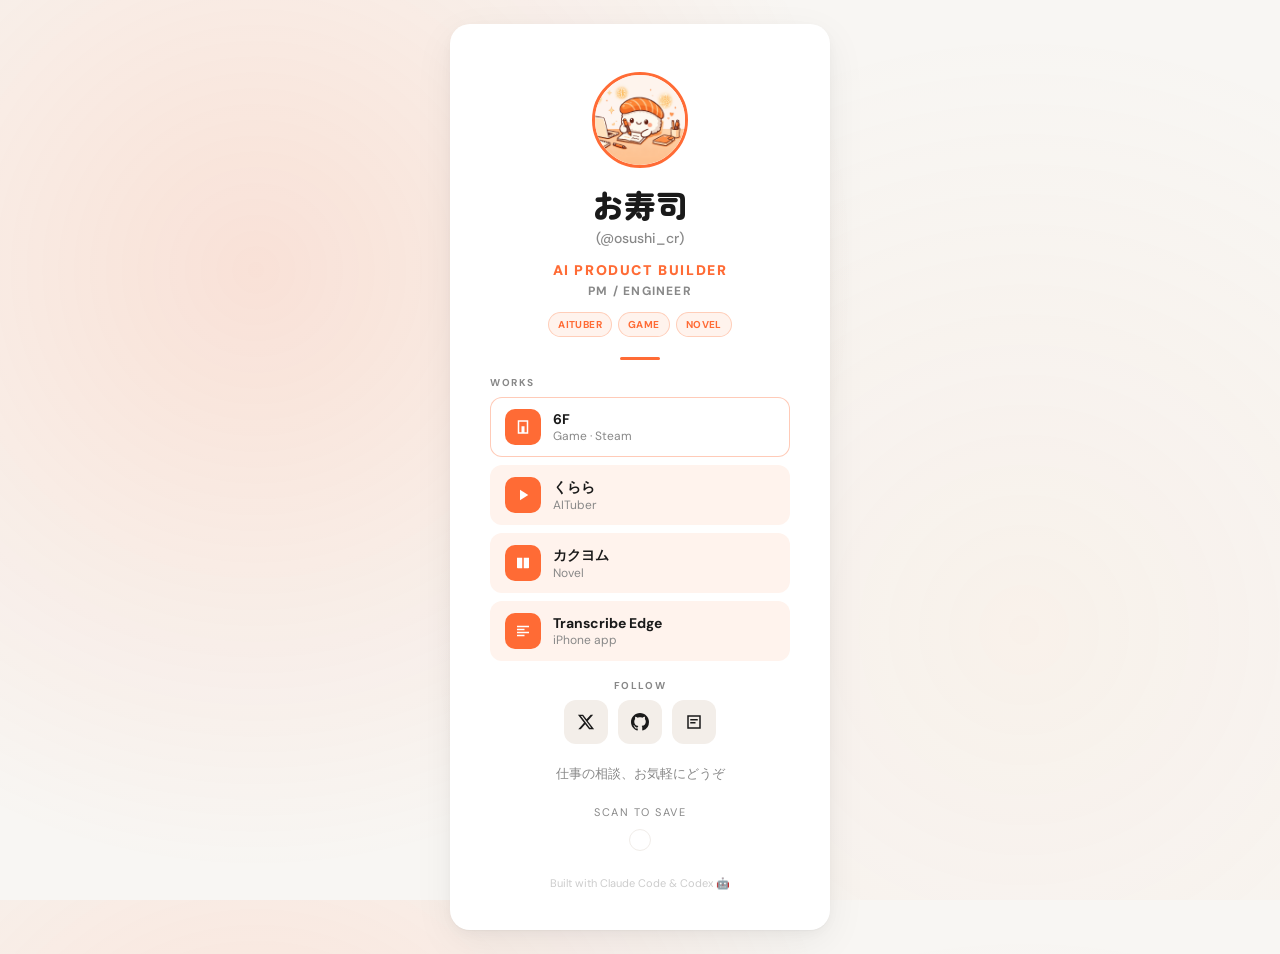
==== commit c9571765: "feat: 相談フォームを名刺から外し、/hello に置く 名刺は実績とフォローを先に見せる。フォームは別ページ。営業カタログにはしない。  Co-authored-by: yoshitetsu <" ====
--- a/public/index.html
+++ b/public/index.html
@@ -147,79 +147,20 @@
       animation: fadeUp 0.5s 0.6s ease both;
     }
 
-    .hello {
-      margin-top: 16px;
-      text-align: left;
-      animation: fadeUp 0.5s 0.62s ease both;
-    }
-
-    .hello-title {
+    .hello-link {
+      margin-top: 18px;
+      animation: fadeUp 0.5s 1.1s ease both;
+    }
+
+    .hello-link a {
       font-family: 'Zen Maru Gothic', sans-serif;
-      font-size: 14px;
-      text-align: center;
-      color: var(--text-sub);
-      margin-bottom: 10px;
-    }
-
-    .hello input,
-    .hello textarea {
-      width: 100%;
-      border: 1.5px solid #efe8e1;
-      border-radius: 12px;
-      background: #fff;
-      color: var(--text);
-      font-family: 'Zen Maru Gothic', sans-serif;
-      font-size: 14px;
-      padding: 10px 12px;
-      margin-top: 8px;
-      outline: none;
-      resize: vertical;
-    }
-
-    .hello input:focus,
-    .hello textarea:focus {
-      border-color: var(--orange);
-    }
-
-    .hello textarea {
-      min-height: 92px;
-    }
-
-    .hello-hp {
-      position: absolute;
-      left: -9999px;
-      width: 1px;
-      height: 1px;
-    }
-
-    .hello button {
-      width: 100%;
-      margin-top: 10px;
-      border: 0;
-      border-radius: 12px;
-      background: var(--orange);
-      color: #fff;
-      font-family: 'Zen Maru Gothic', sans-serif;
-      font-size: 15px;
-      font-weight: 700;
-      padding: 11px 14px;
-      cursor: pointer;
-    }
-
-    .hello button:hover {
-      background: #d45224;
-    }
-
-    .hello button:disabled {
-      opacity: .6;
-      cursor: wait;
-    }
-
-    .hello-status {
-      margin-top: 8px;
-      text-align: center;
       font-size: 13px;
       color: var(--text-sub);
+      text-decoration: none;
+    }
+
+    .hello-link a:hover {
+      color: var(--orange);
     }
 
     .field {
@@ -445,18 +386,6 @@
       <span class="field">Game</span>
       <span class="field">Novel</span>
     </div>
-    <form class="hello" id="hello" action="/inquiry" method="post">
-      <p class="hello-title">仕事の相談、お気軽にどうぞ</p>
-      <label class="hello-hp" for="hello-name">お名前</label>
-      <input id="hello-name" name="name" maxlength="80" autocomplete="name" placeholder="お名前">
-      <label class="hello-hp" for="hello-contact">連絡先</label>
-      <input id="hello-contact" name="contact" maxlength="200" autocomplete="email" placeholder="連絡先">
-      <label class="hello-hp" for="hello-message">相談</label>
-      <textarea id="hello-message" name="message" required maxlength="4000" placeholder="相談"></textarea>
-      <input class="hello-hp" name="website" tabindex="-1" autocomplete="off">
-      <button type="submit">送る</button>
-      <p class="hello-status" id="hello-status" hidden></p>
-    </form>
 
     <div class="divider"></div>
 
@@ -519,6 +448,8 @@
         </a>
       </div>
     </section>
+
+    <p class="hello-link"><a href="/hello/">仕事の相談、お気軽にどうぞ</a></p>
 
     <div class="qr-section">
       <div class="qr-label">Scan to save</div>
@@ -553,33 +484,6 @@
       }
     }
     document.getElementById('qrcode').appendChild(canvas);
-
-    const hello = document.getElementById('hello');
-    const status = document.getElementById('hello-status');
-    hello.addEventListener('submit', async (event) => {
-      event.preventDefault();
-      const button = hello.querySelector('button');
-      button.disabled = true;
-      status.hidden = false;
-      status.textContent = '送ってる…';
-      try {
-        const response = await fetch('/inquiry', {
-          method: 'POST',
-          headers: { 'Content-Type': 'application/json', Accept: 'application/json' },
-          body: JSON.stringify(Object.fromEntries(new FormData(hello))),
-        });
-        const body = await response.json().catch(() => ({ ok: false }));
-        if (response.ok && body.ok) {
-          hello.reset();
-          status.textContent = '届きました。ありがとうございます。';
-        } else {
-          status.textContent = '送れなかったみたい。XのDMでも大丈夫です。';
-        }
-      } catch {
-        status.textContent = '送れなかったみたい。XのDMでも大丈夫です。';
-      }
-      button.disabled = false;
-    });
   </script>
 </body>
 </html>
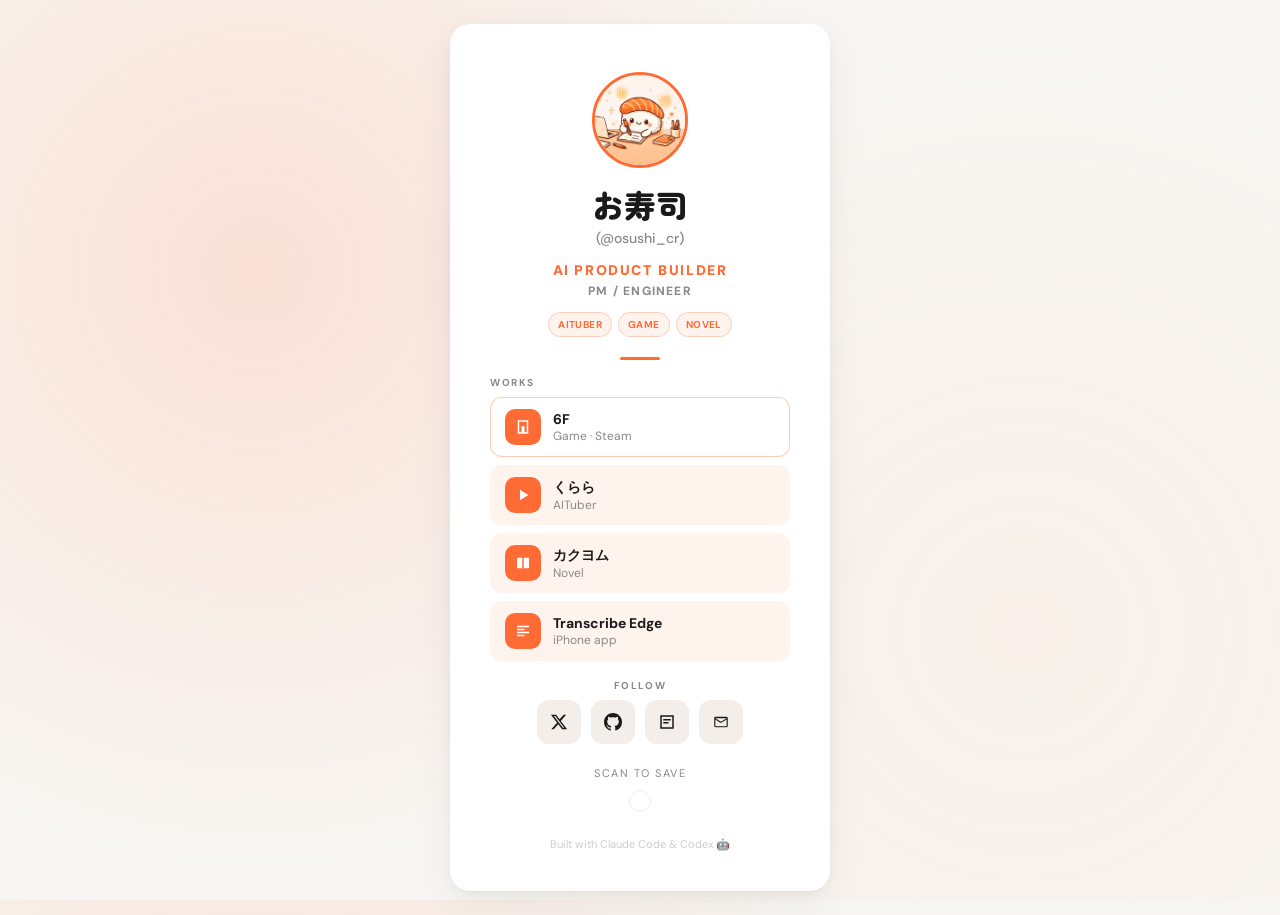
==== commit e7212302: "feat: 問い合わせをフォローの封筒アイコンにし、届いたら通知する 名刺の文言リンクはやめて、Follow列に封筒を置く。ページはお問い合わせ。 Notionに残したあとメンションして気づけるように" ====
--- a/public/index.html
+++ b/public/index.html
@@ -147,22 +147,6 @@
       animation: fadeUp 0.5s 0.6s ease both;
     }
 
-    .hello-link {
-      margin-top: 18px;
-      animation: fadeUp 0.5s 1.1s ease both;
-    }
-
-    .hello-link a {
-      font-family: 'Zen Maru Gothic', sans-serif;
-      font-size: 13px;
-      color: var(--text-sub);
-      text-decoration: none;
-    }
-
-    .hello-link a:hover {
-      color: var(--orange);
-    }
-
     .field {
       padding: 5px 9px;
       border: 1px solid rgba(255, 107, 53, .28);
@@ -446,10 +430,11 @@
         <a href="https://note.com/osushi_cr" target="_blank" rel="noopener" class="follow-link" aria-label="note">
           <svg viewBox="0 0 24 24"><path d="M3 3h18v18H3V3zm2 2v14h14V5H5zm2 3h10v2H7V8zm0 4h7v2H7v-2z"/></svg>
         </a>
+        <a href="/contact/" class="follow-link" aria-label="お問い合わせ">
+          <svg viewBox="0 0 24 24"><path d="M3 6.75A1.75 1.75 0 0 1 4.75 5h14.5A1.75 1.75 0 0 1 21 6.75v10.5A1.75 1.75 0 0 1 19.25 19H4.75A1.75 1.75 0 0 1 3 17.25V6.75zm1.8.47 6.72 4.2a.85.85 0 0 0 .9 0l6.78-4.24a.25.25 0 0 0-.1-.22H4.75a.25.25 0 0 0-.1.22h.15zM4.5 8.7v8.55c0 .14.11.25.25.25h14.5c.14 0 .25-.11.25-.25V8.66l-6.55 4.1a2.35 2.35 0 0 1-2.5 0L4.5 8.7z"/></svg>
+        </a>
       </div>
     </section>
-
-    <p class="hello-link"><a href="/hello/">仕事の相談、お気軽にどうぞ</a></p>
 
     <div class="qr-section">
       <div class="qr-label">Scan to save</div>
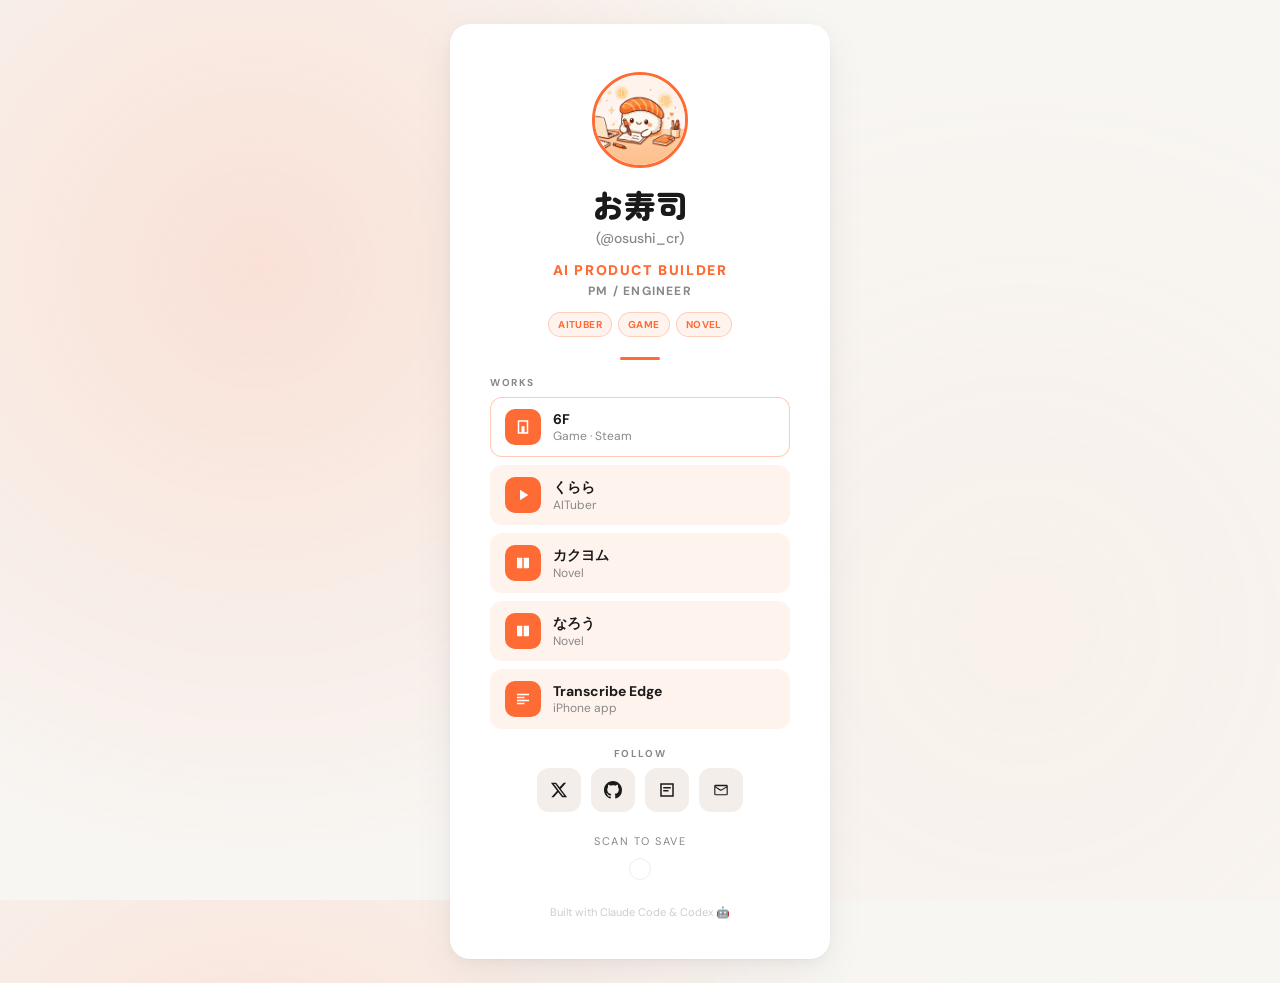
==== commit e772a0eb: "feat: 名刺のWorksになろうを追加 Co-authored-by: Cursor <cursoragent@cursor.com>" ====
--- a/public/index.html
+++ b/public/index.html
@@ -213,6 +213,7 @@
     .works .work:nth-child(2) { animation-delay: 0.82s; }
     .works .work:nth-child(3) { animation-delay: 0.9s; }
     .works .work:nth-child(4) { animation-delay: 0.98s; }
+    .works .work:nth-child(5) { animation-delay: 1.06s; }
 
     .work.featured {
       background: #fff;
@@ -264,7 +265,7 @@
 
     .follow-section {
       margin-top: 18px;
-      animation: fadeUp 0.5s 1.06s ease both;
+      animation: fadeUp 0.5s 1.14s ease both;
     }
 
     .follow-section .section-label {
@@ -305,7 +306,7 @@
     /* QR */
     .qr-section {
       margin-top: 22px;
-      animation: fadeUp 0.5s 1.14s ease both;
+      animation: fadeUp 0.5s 1.22s ease both;
     }
 
     .qr-label {
@@ -334,7 +335,7 @@
       margin-top: 20px;
       font-size: 11px;
       color: #ccc;
-      animation: fadeUp 0.5s 1.22s ease both;
+      animation: fadeUp 0.5s 1.30s ease both;
     }
 
     @media (max-width: 420px) {
@@ -402,6 +403,16 @@
           </div>
           <div class="work-text">
             <div class="work-name">カクヨム</div>
+            <div class="work-label">Novel</div>
+          </div>
+        </a>
+
+        <a href="https://mypage.syosetu.com/417296/" target="_blank" rel="noopener" class="work">
+          <div class="work-icon">
+            <svg viewBox="0 0 24 24"><path d="M4 5h7v14H5a1 1 0 0 1-1-1V5zm9 0h7v13a1 1 0 0 1-1 1h-6V5z"/></svg>
+          </div>
+          <div class="work-text">
+            <div class="work-name">なろう</div>
             <div class="work-label">Novel</div>
           </div>
         </a>
